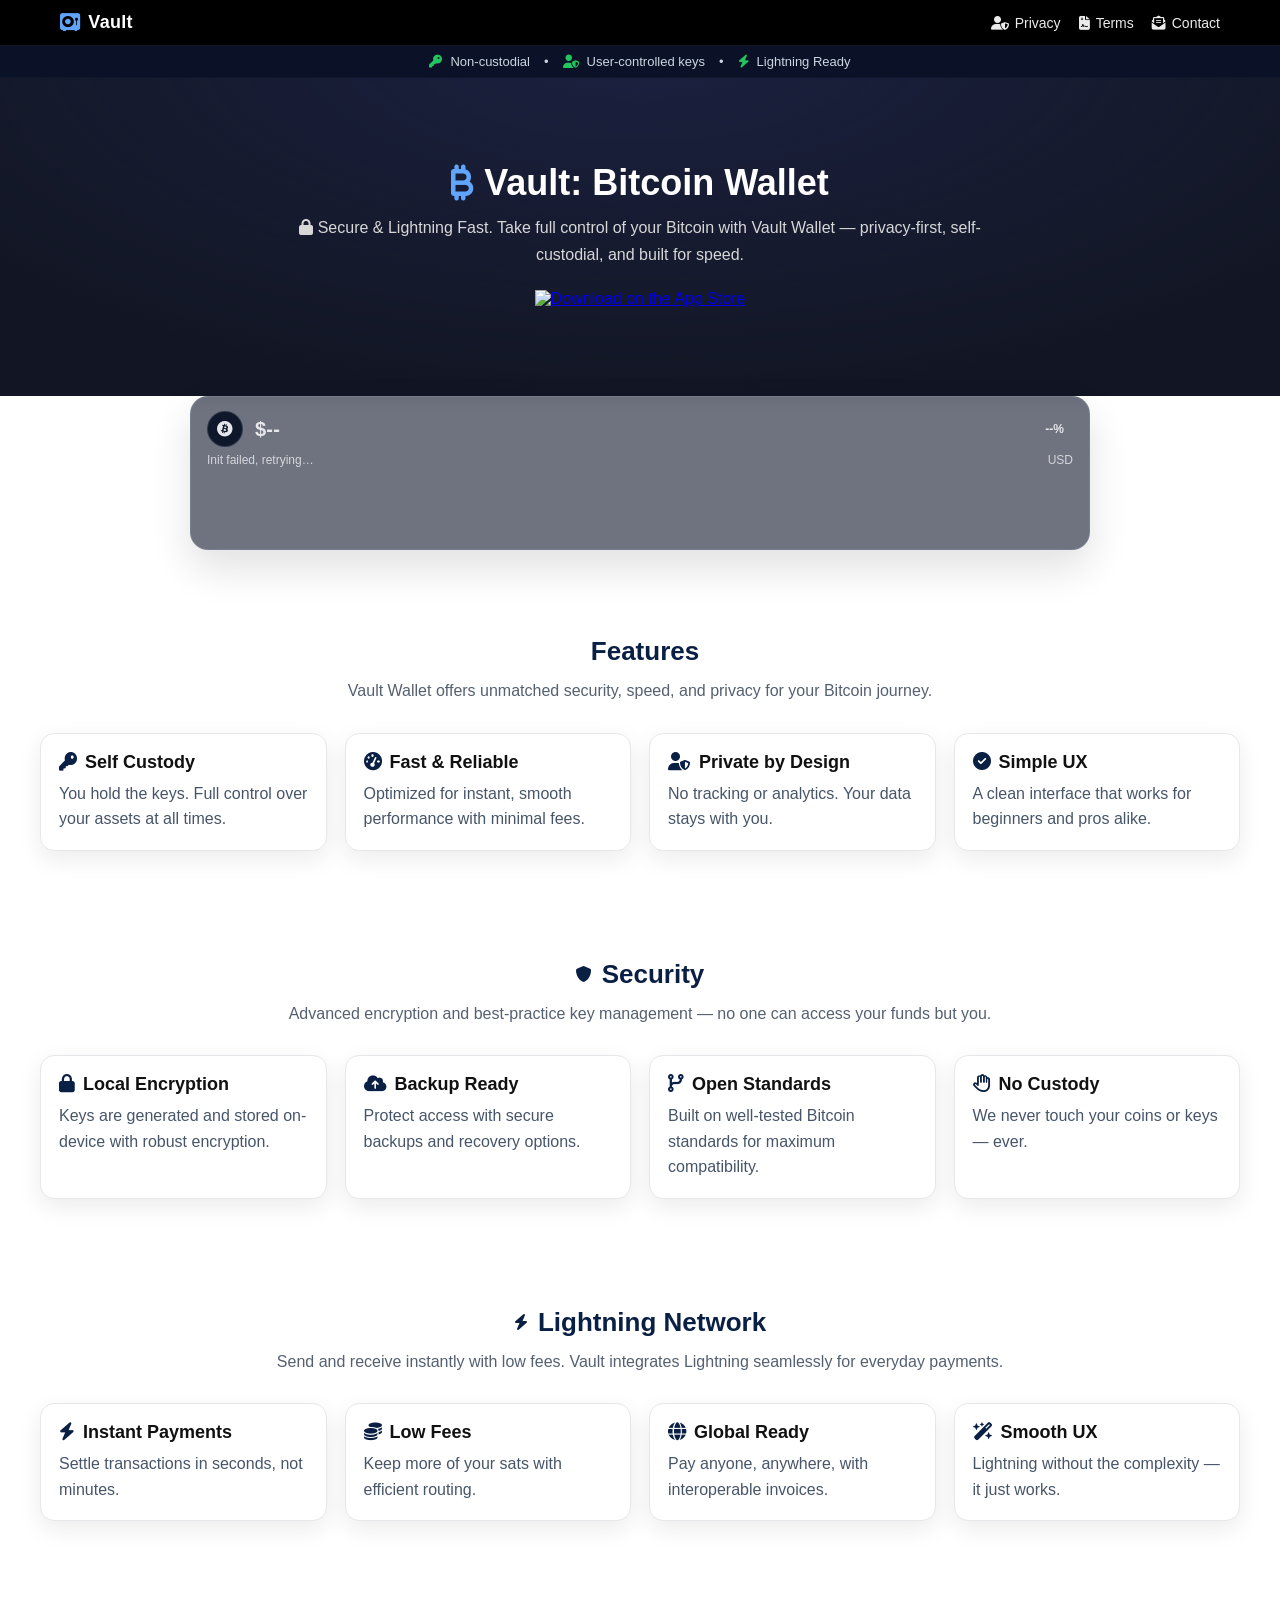
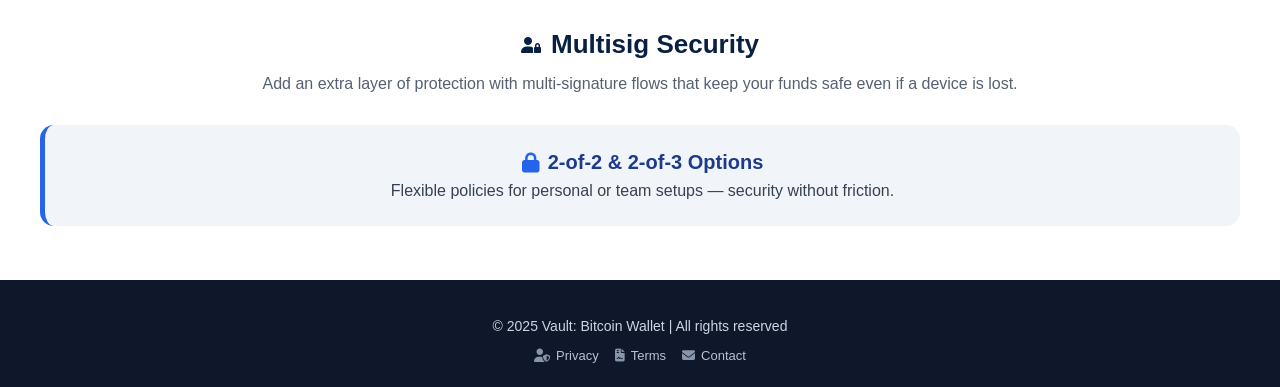
==== index.html @ cabfbb03 "Update index.html" ====
<!DOCTYPE html>
<html lang="en">
<head>
  <meta charset="UTF-8" />
  <meta name="viewport" content="width=device-width, initial-scale=1.0"/>
  <title>Vault: Bitcoin Wallet | Secure & Lightning Fast</title>

  <!-- Meta أساسية -->
  <meta name="description" content="Vault: Bitcoin Wallet is a self-custodial Bitcoin wallet with Lightning support — privacy-first, secure, and fast.">
  <meta name="keywords" content="Vault Bitcoin Wallet, Lightning Wallet, Crypto Wallet, Self Custody, Multisig Wallet, BTC">
  <meta name="author" content="FAMILIES HELPING FAMILIES OF SOUTHWEST LOUISIANA">
  <meta name="language" content="en">

  <!-- Smart App Banner (iOS) — استبدل app-id لاحقًا -->
  <meta name="apple-itunes-app" content="app-id=1234567890, app-argument=https://vaultbitcoin.org">

  <!-- Schema.org -->
  <script type="application/ld+json">
  {
    "@context":"https://schema.org",
    "@type":"SoftwareApplication",
    "name":"Vault: Bitcoin Wallet",
    "applicationCategory":"FinanceApplication",
    "operatingSystem":"iOS, Android",
    "offers":{"@type":"Offer","price":"0","priceCurrency":"USD"},
    "publisher": {
      "@type": "Organization",
      "name": "FAMILIES HELPING FAMILIES OF SOUTHWEST LOUISIANA"
    }
  }
  </script>

  <!-- أيقونات + Chart.js -->
  <link rel="stylesheet" href="https://cdnjs.cloudflare.com/ajax/libs/font-awesome/6.5.0/css/all.min.css"/>
  <script src="https://cdn.jsdelivr.net/npm/chart.js@4.4.1/dist/chart.umd.min.js"></script>

  <style>
    :root{
      --container:1200px;
      --brand:#0a1f44;
      --hero-bg:#121624;
      --muted:#556070;
      --trust:#22c55e;
      --card:#ffffff;
      --border:#e5e7eb;
      --shadow:0 8px 24px rgba(0,0,0,.08);
      --ink:#0f172a;
      --up:#22c55e; --down:#ef4444;
    }
    *{box-sizing:border-box}
    html{scroll-behavior:smooth}
    body{margin:0;font-family:Arial,system-ui,-apple-system,Segoe UI,Roboto,sans-serif;background:#fff;color:var(--ink)}

    /* Navbar */
    nav{background:#000;color:#fff;position:sticky;top:0;z-index:50}
    .nav-container{max-width:var(--container);margin:0 auto;display:flex;align-items:center;justify-content:space-between;padding:12px 20px;gap:16px}
    .logo-text{font-weight:800;font-size:18px;letter-spacing:.3px;color:#fff;display:flex;align-items:center;gap:8px}
    .logo-text i{color:#60a5fa}
    .menu-toggle{display:none;flex-direction:column;cursor:pointer}
    .menu-toggle div{width:25px;height:3px;background:#fff;margin:4px 0;border-radius:2px}
    .nav-links{display:flex;gap:18px}
    .nav-links a{color:#fff;text-decoration:none;font-size:14px;opacity:.92;display:inline-flex;align-items:center;gap:6px}
    .nav-links a:hover{opacity:1}
    @media (max-width:768px){
      .menu-toggle{display:flex}
      .nav-links{display:none;position:absolute;top:56px;right:20px;background:#000;flex-direction:column;width:200px;padding:10px;border-radius:10px;box-shadow:0 10px 30px rgba(0,0,0,.4)}
      .nav-links.show{display:flex}
      .nav-links a{padding:10px;border-bottom:1px solid #222}
      .nav-links a:last-child{border-bottom:none}
    }

    /* Trust bar */
    .trust-bar{background:#0b1228;color:#cbd5e1;font-size:13px;border-top:1px solid #0f172a;border-bottom:1px solid #0f172a}
    .trust-wrap{max-width:var(--container);margin:0 auto;padding:8px 20px;display:flex;gap:14px;align-items:center;justify-content:center;flex-wrap:wrap}
    .trust-item{display:inline-flex;align-items:center;gap:8px}
    .trust-item i{color:var(--trust)}

    /* Hero */
    .hero{background:radial-gradient(1200px 500px at 50% -10%, #1b2140, transparent 70%), var(--hero-bg);color:#fff;text-align:center;padding:84px 20px 70px}
    .hero-content{max-width:900px;margin:0 auto}
    .hero h1{font-size:36px;margin:0 0 10px;display:flex;gap:10px;align-items:center;justify-content:center}
    .hero h1 i{color:#60a5fa}
    .hero p{font-size:16px;color:#d7d7d7;margin:0 auto 22px;max-width:720px;line-height:1.7}
    .store-badges{display:flex;justify-content:center;gap:12px;flex-wrap:wrap}
    .store-badges a{display:inline-flex;align-items:center;justify-content:center}
    .store-badges img{height:56px;display:block;transition:transform .25s}
    .store-badges img:hover{transform:scale(1.04)}

    /* Sections */
    section{padding:54px 20px}
    .container{max-width:var(--container);margin:0 auto}
    .section-head{display:flex;align-items:center;justify-content:center;gap:10px;margin:0 0 10px}
    .section-head i{color:var(--brand)}
    h2.section-title{text-align:center;font-size:26px;color:var(--brand);margin:0}
    p.section-sub{color:var(--muted);text-align:center;max-width:760px;margin:8px auto 28px;line-height:1.7}

    /* Cards */
    .cards{display:grid;grid-template-columns:repeat(4,1fr);gap:18px}
    @media (max-width:1000px){.cards{grid-template-columns:repeat(2,1fr)}}
    @media (max-width:600px){.cards{grid-template-columns:1fr}}
    .card{border:1px solid var(--border);border-radius:14px;padding:18px;background:var(--card);box-shadow:var(--shadow);transition:transform .2s, box-shadow .2s, border-color .2s;opacity:0;transform:translateY(14px)}
    .card h3{margin:0 0 8px;font-size:18px;color:#111;display:flex;align-items:center;gap:8px}
    .card h3 i{color:var(--brand)}
    .card p{margin:0;color:#475569;line-height:1.6}
    .card:hover{transform:translateY(-2px);box-shadow:0 12px 34px rgba(0,0,0,.1);border-color:#d1d5db}
    .in-view{opacity:1 !important;transform:translateY(0) !important;transition:opacity .5s ease, transform .5s ease}

    /* Multisig band */
    .band{margin-top:28px;background:#f1f5f9;border-left:5px solid #2563eb;border-radius:14px;padding:26px 20px;text-align:center}
    .band h3{margin:0 0 8px;font-size:20px;color:#1e3a8a;display:inline-flex;align-items:center;gap:8px}
    .band h3 i{color:#2563eb}
    .band p{margin:0;color:#374151}

    /* BTC widget */
    .btc-inline{padding:0 20px 32px;background:#fff}
    .btc-wrap{max-width:900px;margin:-20px auto 0}
    .btc-card{
      border:1px solid rgba(148,163,184,.25);
      background:rgba(15,23,42,.6);
      color:#e5e7eb;
      border-radius:18px;
      padding:14px 16px;
      backdrop-filter:blur(8px);-webkit-backdrop-filter:blur(8px);
      box-shadow:0 18px 40px rgba(0,0,0,.12);
    }
    .btc-top{display:flex;align-items:center;justify-content:space-between;gap:10px}
    .btc-left{display:flex;align-items:center;gap:12px}
    .btc-coin{display:inline-flex;align-items:center;justify-content:center;width:36px;height:36px;border-radius:999px;background:#0f172a;border:1px solid rgba(148,163,184,.25)}
    .btc-price{font-weight:800;font-size:20px;letter-spacing:.2px}
    .btc-change{font-weight:700;font-size:12px;padding:4px 8px;border-radius:8px;border:1px solid transparent;display:inline-flex;align-items:center;gap:6px}
    .up{background:rgba(34,197,94,.12);color:var(--up);border-color:rgba(34,197,94,.35)}
    .down{background:rgba(239,68,68,.12);color:var(--down);border-color:rgba(239,68,68,.35)}
    .btc-bottom{display:flex;justify-content:space-between;align-items:center;margin-top:6px}
    .btc-time{font-size:12px;opacity:.85}
    .btc-chart{height:60px;margin-top:8px}
    #btcSpark{width:100%;height:60px}

    /* Footer */
    footer{background:#0f172a;text-align:center;padding:24px 16px;font-size:14px;color:#cbd5e1}
    .footer-links{display:flex;gap:16px;justify-content:center;align-items:center;margin-top:6px;font-size:13px}
    .footer-links span{display:inline-flex;align-items:center;gap:6px;opacity:.9}
    .footer-links i{color:#94a3b8}
  </style>
</head>
<body>

  <!-- Navigation -->
  <nav>
    <div class="nav-container">
      <div class="logo-text"><i class="fa-solid fa-vault"></i>Vault</div>
      <div class="menu-toggle" onclick="toggleMenu()">
        <div></div><div></div><div></div>
      </div>
      <div class="nav-links" id="navLinks">
        <a href="privacy.html"><i class="fa-solid fa-user-shield"></i> Privacy</a>
        <a href="terms.html"><i class="fa-solid fa-file-contract"></i> Terms</a>
        <a href="contact.html"><i class="fa-solid fa-envelope-open-text"></i> Contact</a>
      </div>
    </div>
  </nav>

  <!-- Trust Bar -->
  <div class="trust-bar">
    <div class="trust-wrap">
      <span class="trust-item"><i class="fa-solid fa-key"></i>Non-custodial</span>
      <span>•</span>
      <span class="trust-item"><i class="fa-solid fa-user-shield"></i>User-controlled keys</span>
      <span>•</span>
      <span class="trust-item"><i class="fa-solid fa-bolt"></i>Lightning Ready</span>
    </div>
  </div>

  <!-- Hero -->
  <header class="hero">
    <div class="hero-content">
      <h1><i class="fa-solid fa-bitcoin-sign"></i>Vault: Bitcoin Wallet</h1>
      <p><i class="fa-solid fa-lock"></i> Secure & Lightning Fast. Take full control of your Bitcoin with Vault Wallet — privacy-first, self-custodial, and built for speed.</p>
      <div class="store-badges">
        <a href="https://apps.apple.com/app/id1234567890" target="_blank" rel="noopener" aria-label="Download on the App Store">
          <img src="https://developer.apple.com/assets/elements/badges/download-on-the-app-store.svg" alt="Download on the App Store">
        </a>
      </div>
    </div>
  </header>

  <!-- BTC widget -->
  <section class="btc-inline">
    <div class="btc-wrap">
      <div class="btc-card">
        <div class="btc-top">
          <div class="btc-left">
            <div class="btc-coin"><i class="fa-brands fa-bitcoin"></i></div>
            <div class="btc-price" id="btcPrice">$--</div>
          </div>
          <div class="btc-change" id="btcChange">--%</div>
        </div>
        <div class="btc-bottom">
          <small class="btc-time" id="btcTime">Initializing…</small>
          <small class="btc-time">USD</small>
        </div>
        <div class="btc-chart"><canvas id="btcSpark"></canvas></div>
      </div>
    </div>
  </section>

  <!-- Features -->
  <section id="features">
    <div class="container">
      <div class="section-head"><i class="fa-solid fa-sparkles"></i><h2 class="section-title">Features</h2></div>
      <p class="section-sub">Vault Wallet offers unmatched security, speed, and privacy for your Bitcoin journey.</p>
      <div class="cards">
        <div class="card observe"><h3><i class="fa-solid fa-key"></i>Self Custody</h3><p>You hold the keys. Full control over your assets at all times.</p></div>
        <div class="card observe"><h3><i class="fa-solid fa-gauge-high"></i>Fast & Reliable</h3><p>Optimized for instant, smooth performance with minimal fees.</p></div>
        <div class="card observe"><h3><i class="fa-solid fa-user-shield"></i>Private by Design</h3><p>No tracking or analytics. Your data stays with you.</p></div>
        <div class="card observe"><h3><i class="fa-solid fa-circle-check"></i>Simple UX</h3><p>A clean interface that works for beginners and pros alike.</p></div>
      </div>
    </div>
  </section>

  <!-- Security -->
  <section id="security">
    <div class="container">
      <div class="section-head"><i class="fa-solid fa-shield"></i><h2 class="section-title">Security</h2></div>
      <p class="section-sub">Advanced encryption and best-practice key management — no one can access your funds but you.</p>
      <div class="cards">
        <div class="card observe"><h3><i class="fa-solid fa-lock"></i>Local Encryption</h3><p>Keys are generated and stored on-device with robust encryption.</p></div>
        <div class="card observe"><h3><i class="fa-solid fa-cloud-arrow-up"></i>Backup Ready</h3><p>Protect access with secure backups and recovery options.</p></div>
        <div class="card observe"><h3><i class="fa-solid fa-code-branch"></i>Open Standards</h3><p>Built on well-tested Bitcoin standards for maximum compatibility.</p></div>
        <div class="card observe"><h3><i class="fa-regular fa-hand"></i>No Custody</h3><p>We never touch your coins or keys — ever.</p></div>
      </div>
    </div>
  </section>

  <!-- Lightning -->
  <section id="lightning">
    <div class="container">
      <div class="section-head"><i class="fa-solid fa-bolt"></i><h2 class="section-title">Lightning Network</h2></div>
      <p class="section-sub">Send and receive instantly with low fees. Vault integrates Lightning seamlessly for everyday payments.</p>
      <div class="cards">
        <div class="card observe"><h3><i class="fa-solid fa-bolt"></i>Instant Payments</h3><p>Settle transactions in seconds, not minutes.</p></div>
        <div class="card observe"><h3><i class="fa-solid fa-coins"></i>Low Fees</h3><p>Keep more of your sats with efficient routing.</p></div>
        <div class="card observe"><h3><i class="fa-solid fa-globe"></i>Global Ready</h3><p>Pay anyone, anywhere, with interoperable invoices.</p></div>
        <div class="card observe"><h3><i class="fa-solid fa-wand-magic-sparkles"></i>Smooth UX</h3><p>Lightning without the complexity — it just works.</p></div>
      </div>
    </div>
  </section>

  <!-- Multisig -->
  <section id="multisig">
    <div class="container">
      <div class="section-head"><i class="fa-solid fa-user-lock"></i><h2 class="section-title">Multisig Security</h2></div>
    <p class="section-sub">Add an extra layer of protection with multi-signature flows that keep your funds safe even if a device is lost.</p>
      <div class="band observe">
        <h3><i class="fa-solid fa-lock"></i>2-of-2 & 2-of-3 Options</h3>
        <p>Flexible policies for personal or team setups — security without friction.</p>
      </div>
    </div>
  </section>

  <!-- Footer -->
  <footer>
    <p>&copy; 2025 Vault: Bitcoin Wallet | All rights reserved</p>
    <div class="footer-links">
      <span><i class="fa-solid fa-user-shield"></i> <a href="privacy.html" style="color:#cbd5e1;text-decoration:none">Privacy</a></span>
      <span><i class="fa-solid fa-file-contract"></i> <a href="terms.html" style="color:#cbd5e1;text-decoration:none">Terms</a></span>
      <span><i class="fa-solid fa-envelope"></i> <a href="contact.html" style="color:#cbd5e1;text-decoration:none">Contact</a></span>
    </div>
  </footer>

  <script>
    // Mobile menu
    function toggleMenu(){ document.getElementById('navLinks').classList.toggle('show'); }

    // ظهور الكروت
    const items=document.querySelectorAll('.observe');
    const io=new IntersectionObserver((es)=>{es.forEach(e=>{if(e.isIntersecting){e.target.classList.add('in-view');io.unobserve(e.target)}})},{threshold:.12});
    items.forEach(el=>io.observe(el));

    // ===== BTC widget (poll يُحدّث كل دقيقة) =====
    const priceEl=document.getElementById('btcPrice');
    const changeEl=document.getElementById('btcChange');
    const timeEl=document.getElementById('btcTime');
    const ctx=document.getElementById('btcSpark').getContext('2d');
    let chart;

    const usd=(n)=>"$"+Number(n).toLocaleString(undefined,{maximumFractionDigits:2});
    const pct=(n)=>((n>=0?"+":"")+Number(n).toFixed(2)+"%");

    function paintChange(v){
      changeEl.classList.remove('up','down');
      const up=v>=0;
      changeEl.classList.add(up?'up':'down');
      changeEl.innerHTML=(up?'<i class="fa-solid fa-arrow-up"></i> ':'<i class="fa-solid fa-arrow-down"></i> ')+pct(v);
    }

    async function priceFromCoinGecko(){
      const r=await fetch('https://api.coingecko.com/api/v3/simple/price?ids=bitcoin&vs_currencies=usd&include_24hr_change=true');
      const j=await r.json();
      return { price:j.bitcoin.usd, change:j.bitcoin.usd_24h_change };
    }
    async function sparkFromCoinGecko(){
      const r=await fetch('https://api.coingecko.com/api/v3/coins/bitcoin/market_chart?vs_currency=usd&days=1&interval=minute');
      const j=await r.json();
      return j.prices.slice(-90).map(p=>p[1]);
    }

    // Fallback: Binance
    async function priceFromBinance(){
      const r=await fetch('https://api.binance.com/api/v3/ticker/24hr?symbol=BTCUSDT');
      const j=await r.json();
      return { price: parseFloat(j.lastPrice), change: parseFloat(j.priceChangePercent) };
    }
    async function sparkFromBinance(){
      const r=await fetch('https://api.binance.com/api/v3/klines?symbol=BTCUSDT&interval=1m&limit=90');
      const j=await r.json();
      return j.map(k=>parseFloat(k[4]));
    }

    async function getPrice(){ try{ return await priceFromCoinGecko(); }catch{ return await priceFromBinance(); } }
    async function getSpark(){ try{ return await sparkFromCoinGecko(); }catch{ return await sparkFromBinance(); } }

    function makeChart(data){
      chart=new Chart(ctx,{
        type:'line',
        data:{ labels:data.map((_,i)=>i), datasets:[{
          data, borderWidth:2, tension:.25, pointRadius:0,
          borderColor:'#38bdf8', backgroundColor:'rgba(56,189,248,.12)', fill:true
        }]},
        options:{ responsive:true, maintainAspectRatio:false,
          plugins:{legend:{display:false},tooltip:{enabled:false}},
          scales:{x:{display:false},y:{display:false}},
          animation:false
        }
      });
    }

    async function initTicker(){
      try{
        const [{price,change}, spark]=await Promise.all([getPrice(), getSpark()]);
        priceEl.textContent=usd(price);
        paintChange(change);
        timeEl.textContent="Updated "+new Date().toLocaleTimeString();
        makeChart(spark);
      }catch(e){
        timeEl.textContent="Init failed, retrying…";
        console.error(e);
      }
    }

    async function refreshTicker(){
      try{
        const {price,change}=await getPrice();
        priceEl.textContent=usd(price);
        paintChange(change);
        timeEl.textContent="Updated "+new Date().toLocaleTimeString();

        const data=await getSpark();
        chart.data.datasets[0].data=data;
        const up=data.length>1? data.at(-1)>=data.at(-2):true;
        chart.data.datasets[0].borderColor=up?'#22c55e':'#ef4444';
        chart.data.datasets[0].backgroundColor=up?'rgba(34,197,94,.12)':'rgba(239,68,68,.12)';
        chart.update('none');
      }catch(e){ console.error(e); }
    }

    initTicker().then(()=> setInterval(refreshTicker, 60_000));
  </script>
</body>
</html>
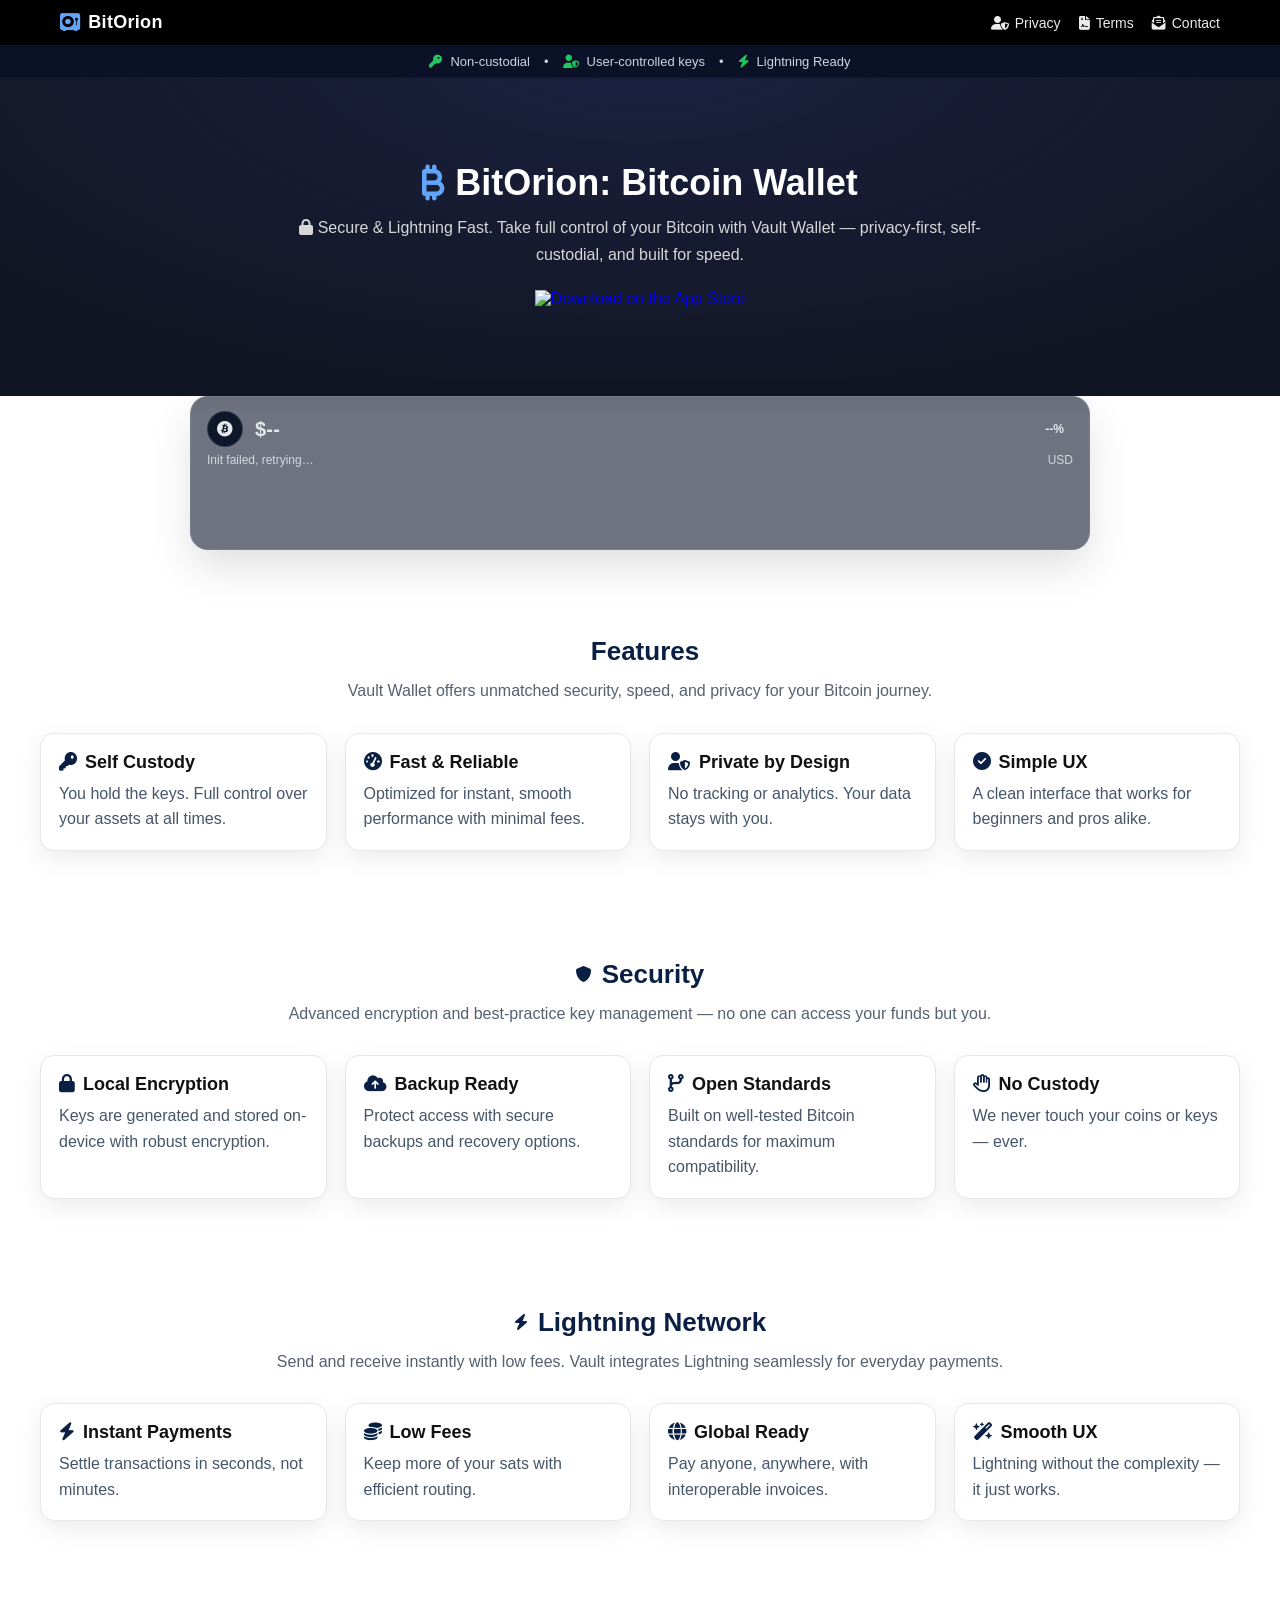
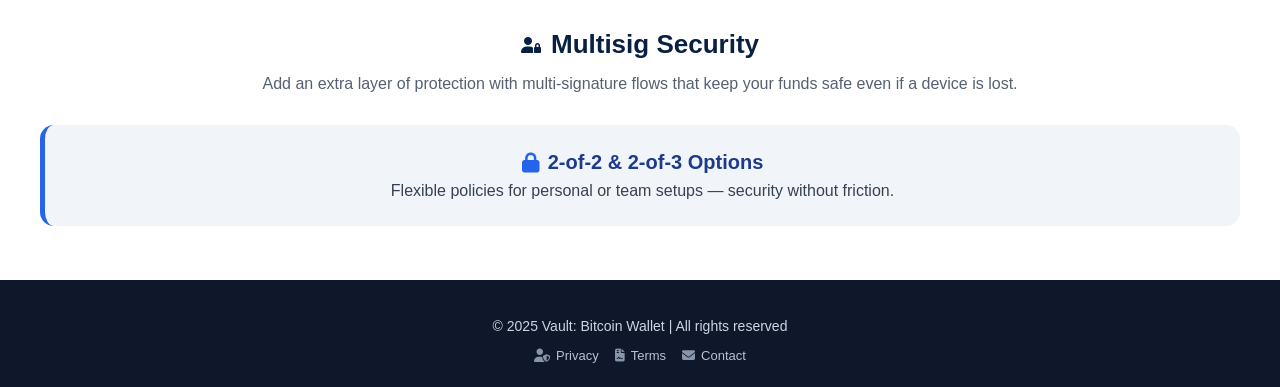
==== commit 28778b55: "Update index.html" ====
--- a/index.html
+++ b/index.html
@@ -4,7 +4,7 @@
 <head>
   <meta charset="UTF-8" />
   <meta name="viewport" content="width=device-width, initial-scale=1.0"/>
-  <title>Vault: Bitcoin Wallet | Secure & Lightning Fast</title>
+  <title>BitOrion: Bitcoin Wallet | Secure & Lightning Fast</title>
 
   <!-- Meta أساسية -->
   <meta name="description" content="Vault: Bitcoin Wallet is a self-custodial Bitcoin wallet with Lightning support — privacy-first, secure, and fast.">
@@ -148,7 +148,7 @@
   <!-- Navigation -->
   <nav>
     <div class="nav-container">
-      <div class="logo-text"><i class="fa-solid fa-vault"></i>Vault</div>
+      <div class="logo-text"><i class="fa-solid fa-vault"></i>BitOrion</div>
       <div class="menu-toggle" onclick="toggleMenu()">
         <div></div><div></div><div></div>
       </div>
@@ -174,7 +174,7 @@
   <!-- Hero -->
   <header class="hero">
     <div class="hero-content">
-      <h1><i class="fa-solid fa-bitcoin-sign"></i>Vault: Bitcoin Wallet</h1>
+      <h1><i class="fa-solid fa-bitcoin-sign"></i>BitOrion: Bitcoin Wallet</h1>
       <p><i class="fa-solid fa-lock"></i> Secure & Lightning Fast. Take full control of your Bitcoin with Vault Wallet — privacy-first, self-custodial, and built for speed.</p>
       <div class="store-badges">
         <a href="https://apps.apple.com/app/id1234567890" target="_blank" rel="noopener" aria-label="Download on the App Store">
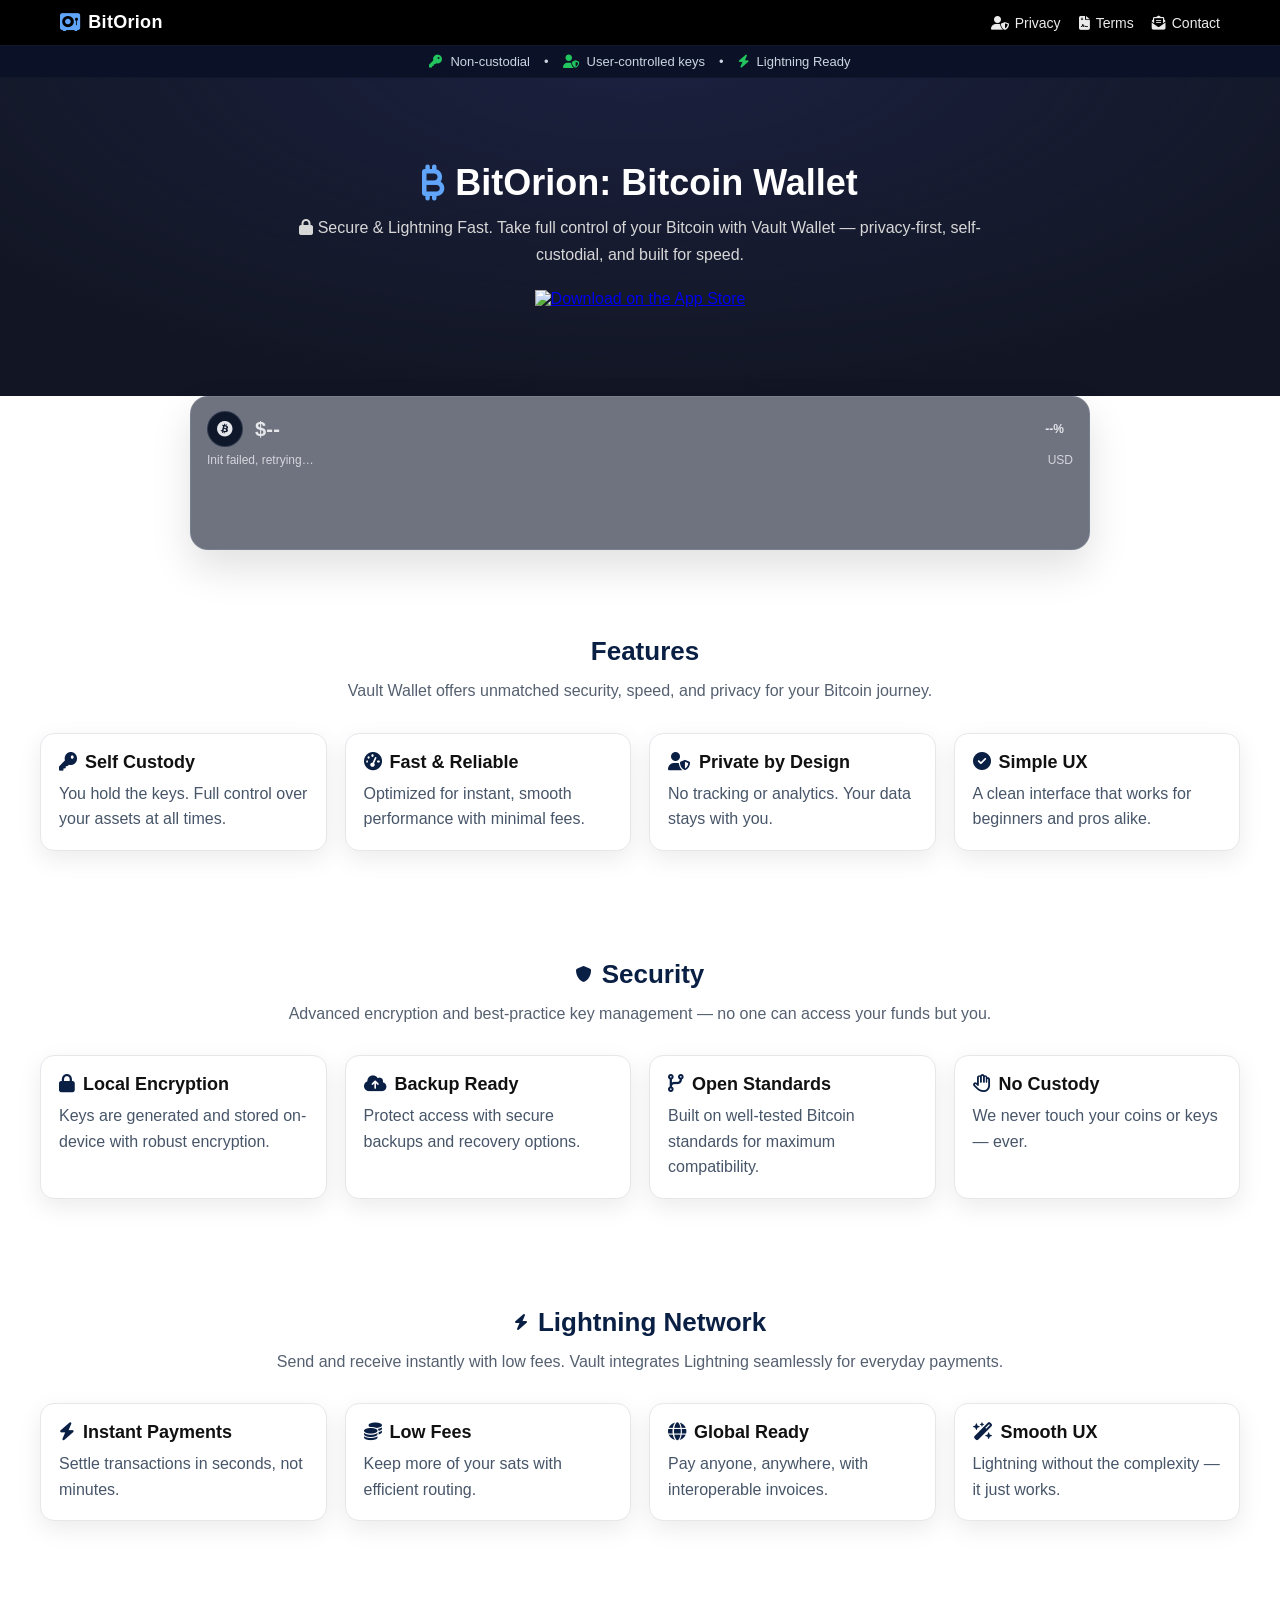
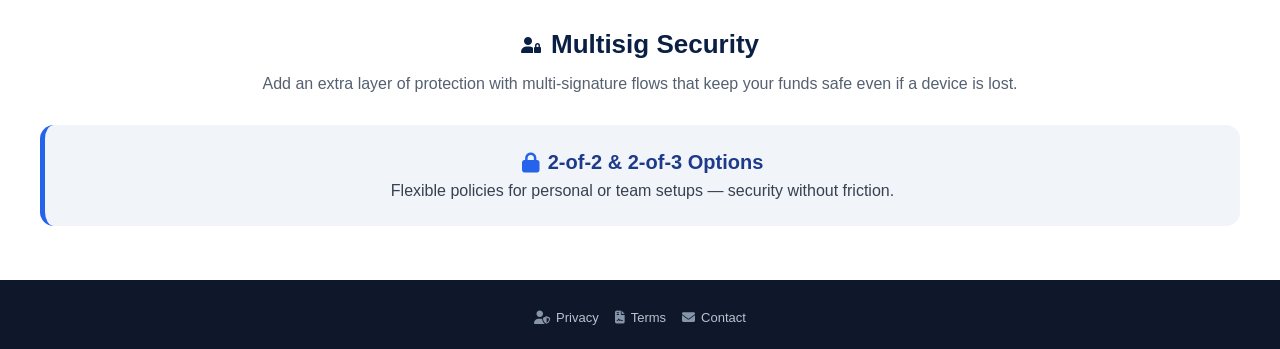
==== commit 92c15816: "Update index.html" ====
--- a/index.html
+++ b/index.html
@@ -20,7 +20,7 @@
   {
     "@context":"https://schema.org",
     "@type":"SoftwareApplication",
-    "name":"Vault: Bitcoin Wallet",
+    "name":"BitOrion: Bitcoin Wallet",
     "applicationCategory":"FinanceApplication",
     "operatingSystem":"iOS, Android",
     "offers":{"@type":"Offer","price":"0","priceCurrency":"USD"},
@@ -260,7 +260,6 @@
 
   <!-- Footer -->
   <footer>
-    <p>&copy; 2025 Vault: Bitcoin Wallet | All rights reserved</p>
     <div class="footer-links">
       <span><i class="fa-solid fa-user-shield"></i> <a href="privacy.html" style="color:#cbd5e1;text-decoration:none">Privacy</a></span>
       <span><i class="fa-solid fa-file-contract"></i> <a href="terms.html" style="color:#cbd5e1;text-decoration:none">Terms</a></span>
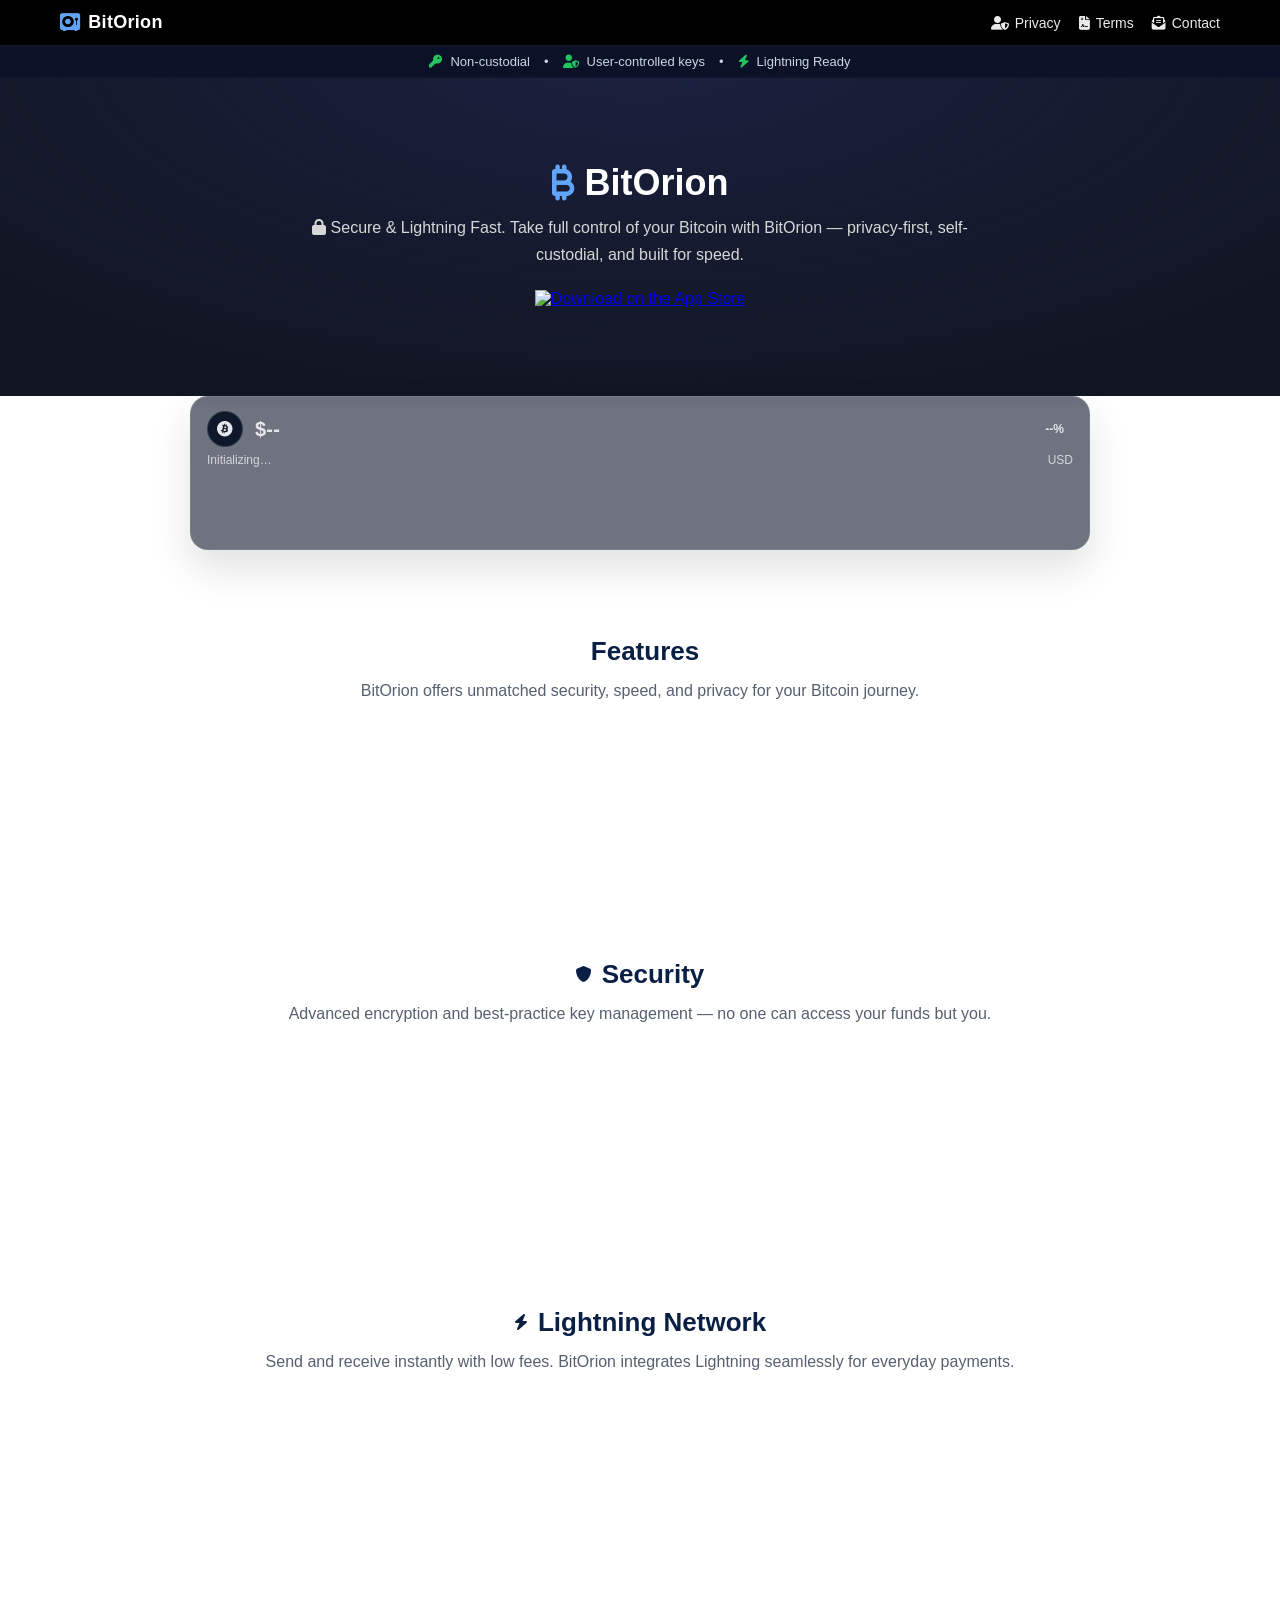
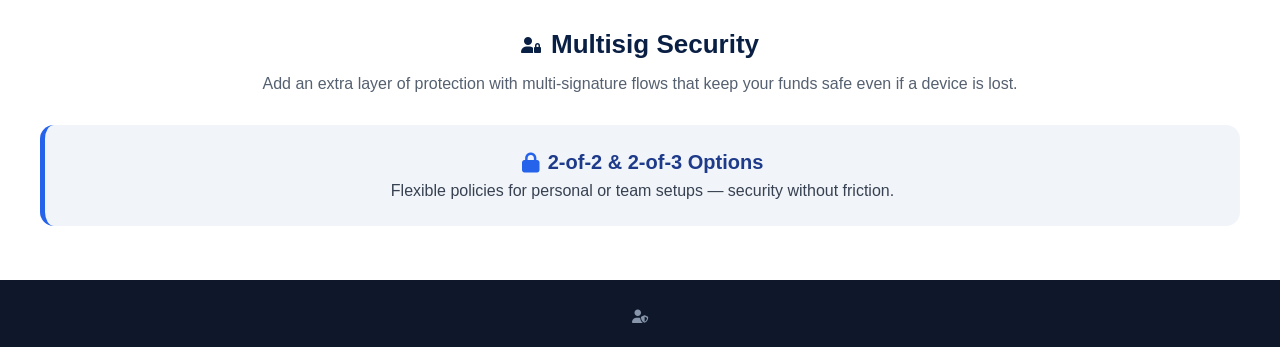
==== commit b2679875: "Update index.html" ====
--- a/index.html
+++ b/index.html
@@ -1,26 +1,25 @@
-
 <!DOCTYPE html>
 <html lang="en">
 <head>
   <meta charset="UTF-8" />
   <meta name="viewport" content="width=device-width, initial-scale=1.0"/>
-  <title>BitOrion: Bitcoin Wallet | Secure & Lightning Fast</title>
+  <title>BitOrion | Secure & Lightning Fast</title>
 
   <!-- Meta أساسية -->
-  <meta name="description" content="Vault: Bitcoin Wallet is a self-custodial Bitcoin wallet with Lightning support — privacy-first, secure, and fast.">
-  <meta name="keywords" content="Vault Bitcoin Wallet, Lightning Wallet, Crypto Wallet, Self Custody, Multisig Wallet, BTC">
+  <meta name="description" content="BitOrion is a self-custodial Bitcoin wallet with Lightning support — privacy-first, secure, and fast.">
+  <meta name="keywords" content="BitOrion Wallet, Lightning Wallet, Crypto Wallet, Self Custody, Multisig Wallet, BTC">
   <meta name="author" content="FAMILIES HELPING FAMILIES OF SOUTHWEST LOUISIANA">
   <meta name="language" content="en">
 
   <!-- Smart App Banner (iOS) — استبدل app-id لاحقًا -->
-  <meta name="apple-itunes-app" content="app-id=1234567890, app-argument=https://vaultbitcoin.org">
+  <meta name="apple-itunes-app" content="app-id=1234567890, app-argument=https://bitorion.app">
 
   <!-- Schema.org -->
   <script type="application/ld+json">
   {
     "@context":"https://schema.org",
     "@type":"SoftwareApplication",
-    "name":"BitOrion: Bitcoin Wallet",
+    "name":"BitOrion",
     "applicationCategory":"FinanceApplication",
     "operatingSystem":"iOS, Android",
     "offers":{"@type":"Offer","price":"0","priceCurrency":"USD"},
@@ -174,8 +173,8 @@
   <!-- Hero -->
   <header class="hero">
     <div class="hero-content">
-      <h1><i class="fa-solid fa-bitcoin-sign"></i>BitOrion: Bitcoin Wallet</h1>
-      <p><i class="fa-solid fa-lock"></i> Secure & Lightning Fast. Take full control of your Bitcoin with Vault Wallet — privacy-first, self-custodial, and built for speed.</p>
+      <h1><i class="fa-solid fa-bitcoin-sign"></i>BitOrion</h1>
+      <p><i class="fa-solid fa-lock"></i> Secure & Lightning Fast. Take full control of your Bitcoin with BitOrion — privacy-first, self-custodial, and built for speed.</p>
       <div class="store-badges">
         <a href="https://apps.apple.com/app/id1234567890" target="_blank" rel="noopener" aria-label="Download on the App Store">
           <img src="https://developer.apple.com/assets/elements/badges/download-on-the-app-store.svg" alt="Download on the App Store">
@@ -208,7 +207,7 @@
   <section id="features">
     <div class="container">
       <div class="section-head"><i class="fa-solid fa-sparkles"></i><h2 class="section-title">Features</h2></div>
-      <p class="section-sub">Vault Wallet offers unmatched security, speed, and privacy for your Bitcoin journey.</p>
+      <p class="section-sub">BitOrion offers unmatched security, speed, and privacy for your Bitcoin journey.</p>
       <div class="cards">
         <div class="card observe"><h3><i class="fa-solid fa-key"></i>Self Custody</h3><p>You hold the keys. Full control over your assets at all times.</p></div>
         <div class="card observe"><h3><i class="fa-solid fa-gauge-high"></i>Fast & Reliable</h3><p>Optimized for instant, smooth performance with minimal fees.</p></div>
@@ -236,7 +235,7 @@
   <section id="lightning">
     <div class="container">
       <div class="section-head"><i class="fa-solid fa-bolt"></i><h2 class="section-title">Lightning Network</h2></div>
-      <p class="section-sub">Send and receive instantly with low fees. Vault integrates Lightning seamlessly for everyday payments.</p>
+      <p class="section-sub">Send and receive instantly with low fees. BitOrion integrates Lightning seamlessly for everyday payments.</p>
       <div class="cards">
         <div class="card observe"><h3><i class="fa-solid fa-bolt"></i>Instant Payments</h3><p>Settle transactions in seconds, not minutes.</p></div>
         <div class="card observe"><h3><i class="fa-solid fa-coins"></i>Low Fees</h3><p>Keep more of your sats with efficient routing.</p></div>
@@ -261,109 +260,4 @@
   <!-- Footer -->
   <footer>
     <div class="footer-links">
-      <span><i class="fa-solid fa-user-shield"></i> <a href="privacy.html" style="color:#cbd5e1;text-decoration:none">Privacy</a></span>
-      <span><i class="fa-solid fa-file-contract"></i> <a href="terms.html" style="color:#cbd5e1;text-decoration:none">Terms</a></span>
-      <span><i class="fa-solid fa-envelope"></i> <a href="contact.html" style="color:#cbd5e1;text-decoration:none">Contact</a></span>
-    </div>
-  </footer>
-
-  <script>
-    // Mobile menu
-    function toggleMenu(){ document.getElementById('navLinks').classList.toggle('show'); }
-
-    // ظهور الكروت
-    const items=document.querySelectorAll('.observe');
-    const io=new IntersectionObserver((es)=>{es.forEach(e=>{if(e.isIntersecting){e.target.classList.add('in-view');io.unobserve(e.target)}})},{threshold:.12});
-    items.forEach(el=>io.observe(el));
-
-    // ===== BTC widget (poll يُحدّث كل دقيقة) =====
-    const priceEl=document.getElementById('btcPrice');
-    const changeEl=document.getElementById('btcChange');
-    const timeEl=document.getElementById('btcTime');
-    const ctx=document.getElementById('btcSpark').getContext('2d');
-    let chart;
-
-    const usd=(n)=>"$"+Number(n).toLocaleString(undefined,{maximumFractionDigits:2});
-    const pct=(n)=>((n>=0?"+":"")+Number(n).toFixed(2)+"%");
-
-    function paintChange(v){
-      changeEl.classList.remove('up','down');
-      const up=v>=0;
-      changeEl.classList.add(up?'up':'down');
-      changeEl.innerHTML=(up?'<i class="fa-solid fa-arrow-up"></i> ':'<i class="fa-solid fa-arrow-down"></i> ')+pct(v);
-    }
-
-    async function priceFromCoinGecko(){
-      const r=await fetch('https://api.coingecko.com/api/v3/simple/price?ids=bitcoin&vs_currencies=usd&include_24hr_change=true');
-      const j=await r.json();
-      return { price:j.bitcoin.usd, change:j.bitcoin.usd_24h_change };
-    }
-    async function sparkFromCoinGecko(){
-      const r=await fetch('https://api.coingecko.com/api/v3/coins/bitcoin/market_chart?vs_currency=usd&days=1&interval=minute');
-      const j=await r.json();
-      return j.prices.slice(-90).map(p=>p[1]);
-    }
-
-    // Fallback: Binance
-    async function priceFromBinance(){
-      const r=await fetch('https://api.binance.com/api/v3/ticker/24hr?symbol=BTCUSDT');
-      const j=await r.json();
-      return { price: parseFloat(j.lastPrice), change: parseFloat(j.priceChangePercent) };
-    }
-    async function sparkFromBinance(){
-      const r=await fetch('https://api.binance.com/api/v3/klines?symbol=BTCUSDT&interval=1m&limit=90');
-      const j=await r.json();
-      return j.map(k=>parseFloat(k[4]));
-    }
-
-    async function getPrice(){ try{ return await priceFromCoinGecko(); }catch{ return await priceFromBinance(); } }
-    async function getSpark(){ try{ return await sparkFromCoinGecko(); }catch{ return await sparkFromBinance(); } }
-
-    function makeChart(data){
-      chart=new Chart(ctx,{
-        type:'line',
-        data:{ labels:data.map((_,i)=>i), datasets:[{
-          data, borderWidth:2, tension:.25, pointRadius:0,
-          borderColor:'#38bdf8', backgroundColor:'rgba(56,189,248,.12)', fill:true
-        }]},
-        options:{ responsive:true, maintainAspectRatio:false,
-          plugins:{legend:{display:false},tooltip:{enabled:false}},
-          scales:{x:{display:false},y:{display:false}},
-          animation:false
-        }
-      });
-    }
-
-    async function initTicker(){
-      try{
-        const [{price,change}, spark]=await Promise.all([getPrice(), getSpark()]);
-        priceEl.textContent=usd(price);
-        paintChange(change);
-        timeEl.textContent="Updated "+new Date().toLocaleTimeString();
-        makeChart(spark);
-      }catch(e){
-        timeEl.textContent="Init failed, retrying…";
-        console.error(e);
-      }
-    }
-
-    async function refreshTicker(){
-      try{
-        const {price,change}=await getPrice();
-        priceEl.textContent=usd(price);
-        paintChange(change);
-        timeEl.textContent="Updated "+new Date().toLocaleTimeString();
-
-        const data=await getSpark();
-        chart.data.datasets[0].data=data;
-        const up=data.length>1? data.at(-1)>=data.at(-2):true;
-        chart.data.datasets[0].borderColor=up?'#22c55e':'#ef4444';
-        chart.data.datasets[0].backgroundColor=up?'rgba(34,197,94,.12)':'rgba(239,68,68,.12)';
-        chart.update('none');
-      }catch(e){ console.error(e); }
-    }
-
-    initTicker().then(()=> setInterval(refreshTicker, 60_000));
-  </script>
-</body>
-</html>+      <span><i class="fa-solid fa-user-shield"></i> <a
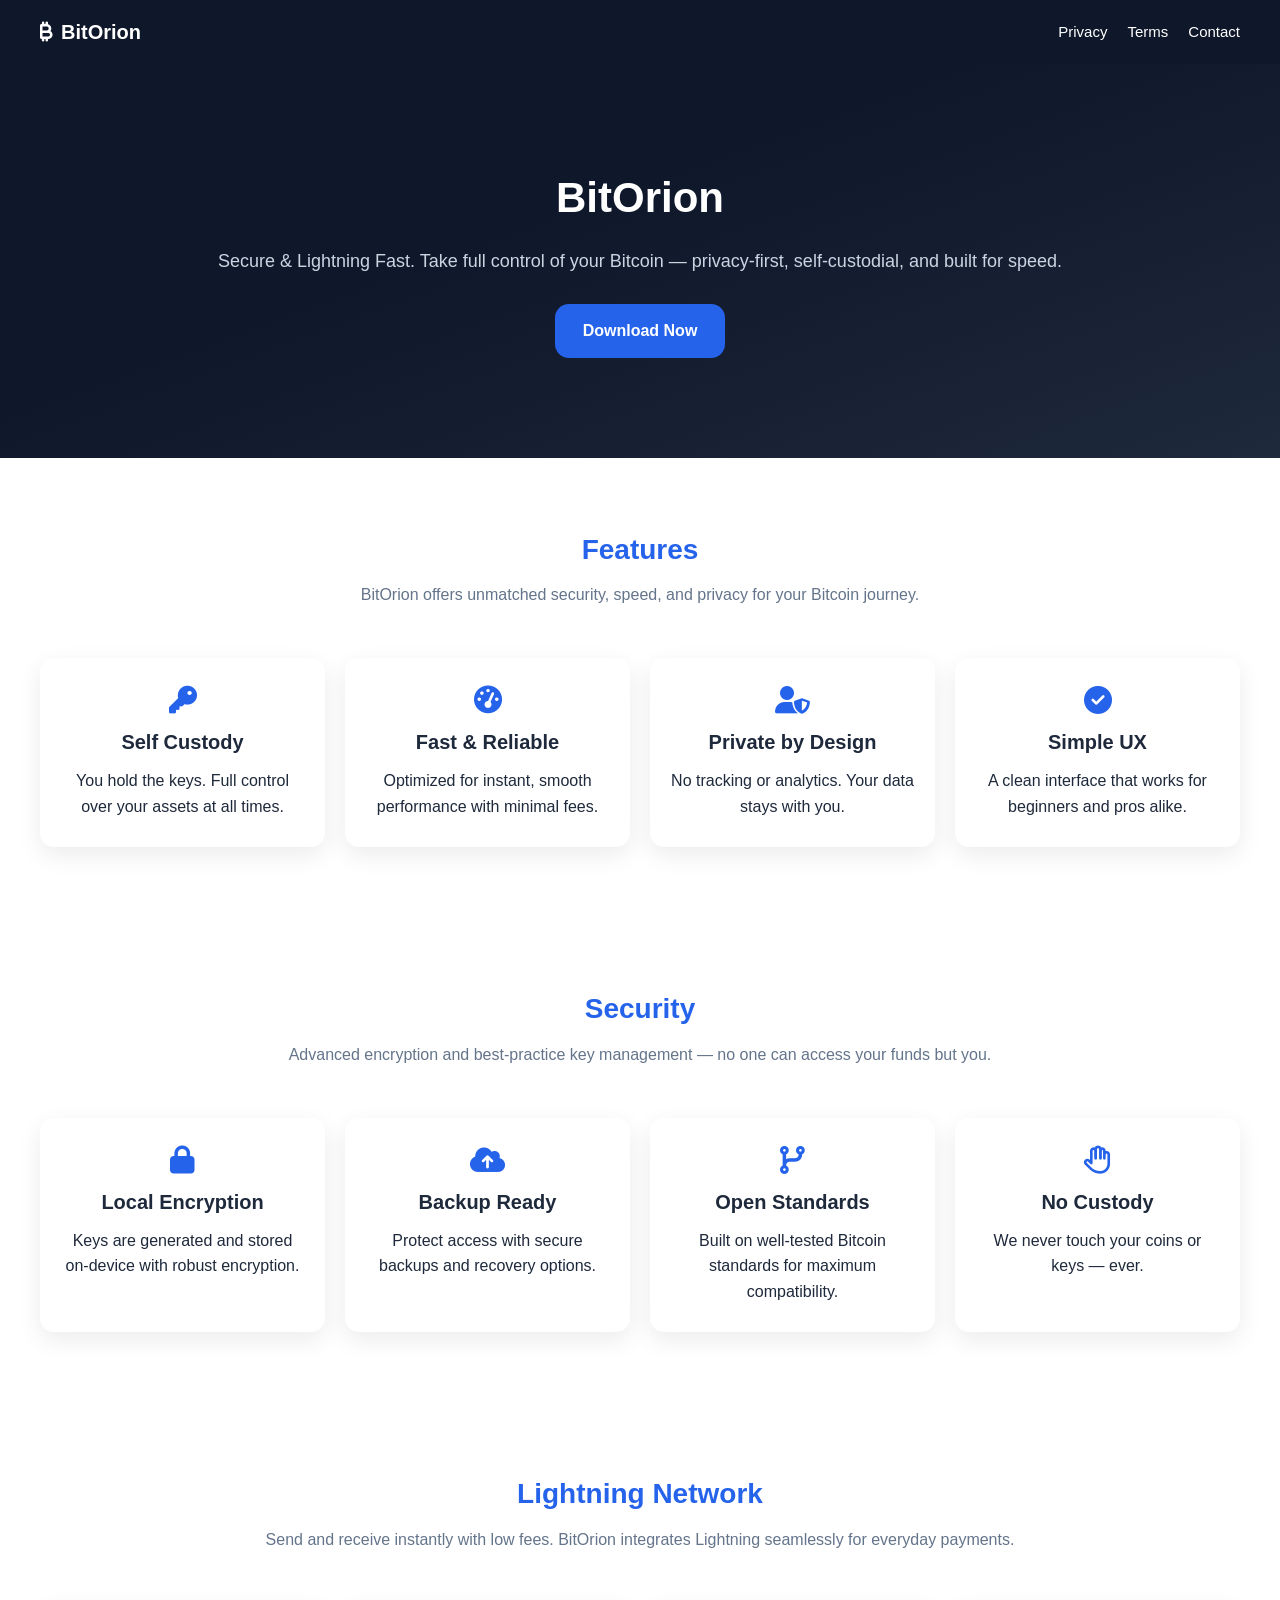
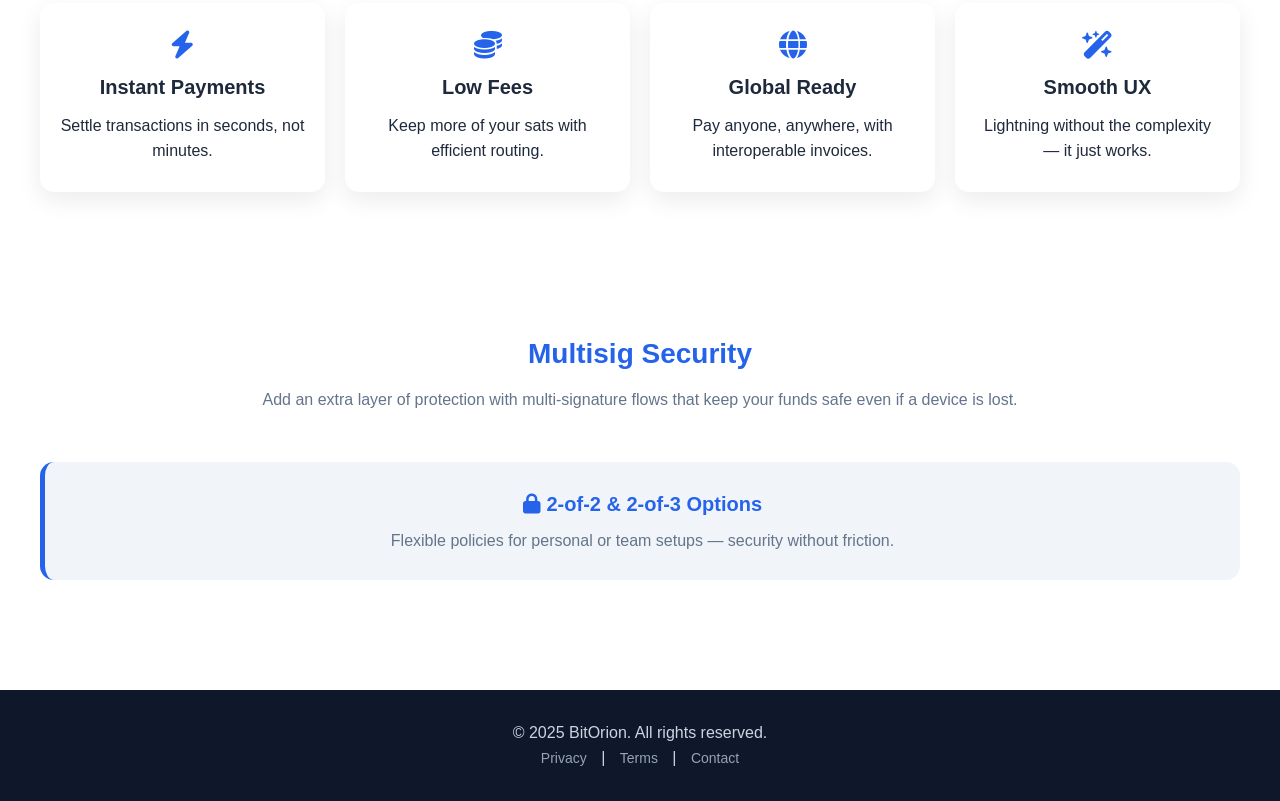
==== commit f1ebfc8c: "Update index.html" ====
--- a/index.html
+++ b/index.html
@@ -5,214 +5,146 @@
   <meta name="viewport" content="width=device-width, initial-scale=1.0"/>
   <title>BitOrion | Secure & Lightning Fast</title>
 
-  <!-- Meta أساسية -->
   <meta name="description" content="BitOrion is a self-custodial Bitcoin wallet with Lightning support — privacy-first, secure, and fast.">
   <meta name="keywords" content="BitOrion Wallet, Lightning Wallet, Crypto Wallet, Self Custody, Multisig Wallet, BTC">
-  <meta name="author" content="FAMILIES HELPING FAMILIES OF SOUTHWEST LOUISIANA">
-  <meta name="language" content="en">
-
-  <!-- Smart App Banner (iOS) — استبدل app-id لاحقًا -->
-  <meta name="apple-itunes-app" content="app-id=1234567890, app-argument=https://bitorion.app">
-
-  <!-- Schema.org -->
-  <script type="application/ld+json">
-  {
-    "@context":"https://schema.org",
-    "@type":"SoftwareApplication",
-    "name":"BitOrion",
-    "applicationCategory":"FinanceApplication",
-    "operatingSystem":"iOS, Android",
-    "offers":{"@type":"Offer","price":"0","priceCurrency":"USD"},
-    "publisher": {
-      "@type": "Organization",
-      "name": "FAMILIES HELPING FAMILIES OF SOUTHWEST LOUISIANA"
-    }
-  }
-  </script>
-
-  <!-- أيقونات + Chart.js -->
+
   <link rel="stylesheet" href="https://cdnjs.cloudflare.com/ajax/libs/font-awesome/6.5.0/css/all.min.css"/>
-  <script src="https://cdn.jsdelivr.net/npm/chart.js@4.4.1/dist/chart.umd.min.js"></script>
 
   <style>
-    :root{
-      --container:1200px;
-      --brand:#0a1f44;
-      --hero-bg:#121624;
-      --muted:#556070;
-      --trust:#22c55e;
-      --card:#ffffff;
-      --border:#e5e7eb;
-      --shadow:0 8px 24px rgba(0,0,0,.08);
-      --ink:#0f172a;
-      --up:#22c55e; --down:#ef4444;
-    }
-    *{box-sizing:border-box}
-    html{scroll-behavior:smooth}
-    body{margin:0;font-family:Arial,system-ui,-apple-system,Segoe UI,Roboto,sans-serif;background:#fff;color:var(--ink)}
+    :root {
+      --bg-dark: #0f172a;
+      --bg-light: #ffffff;
+      --primary: #2563eb;
+      --secondary: #38bdf8;
+      --text: #1e293b;
+      --muted: #64748b;
+      --radius: 14px;
+      --shadow: 0 8px 24px rgba(0,0,0,0.08);
+      --container: 1200px;
+    }
+    * {margin:0;padding:0;box-sizing:border-box;}
+    body {font-family: "Inter", Arial, sans-serif; line-height:1.6; background: var(--bg-light); color: var(--text);}
 
     /* Navbar */
-    nav{background:#000;color:#fff;position:sticky;top:0;z-index:50}
-    .nav-container{max-width:var(--container);margin:0 auto;display:flex;align-items:center;justify-content:space-between;padding:12px 20px;gap:16px}
-    .logo-text{font-weight:800;font-size:18px;letter-spacing:.3px;color:#fff;display:flex;align-items:center;gap:8px}
-    .logo-text i{color:#60a5fa}
-    .menu-toggle{display:none;flex-direction:column;cursor:pointer}
-    .menu-toggle div{width:25px;height:3px;background:#fff;margin:4px 0;border-radius:2px}
-    .nav-links{display:flex;gap:18px}
-    .nav-links a{color:#fff;text-decoration:none;font-size:14px;opacity:.92;display:inline-flex;align-items:center;gap:6px}
-    .nav-links a:hover{opacity:1}
-    @media (max-width:768px){
-      .menu-toggle{display:flex}
-      .nav-links{display:none;position:absolute;top:56px;right:20px;background:#000;flex-direction:column;width:200px;padding:10px;border-radius:10px;box-shadow:0 10px 30px rgba(0,0,0,.4)}
-      .nav-links.show{display:flex}
-      .nav-links a{padding:10px;border-bottom:1px solid #222}
-      .nav-links a:last-child{border-bottom:none}
-    }
-
-    /* Trust bar */
-    .trust-bar{background:#0b1228;color:#cbd5e1;font-size:13px;border-top:1px solid #0f172a;border-bottom:1px solid #0f172a}
-    .trust-wrap{max-width:var(--container);margin:0 auto;padding:8px 20px;display:flex;gap:14px;align-items:center;justify-content:center;flex-wrap:wrap}
-    .trust-item{display:inline-flex;align-items:center;gap:8px}
-    .trust-item i{color:var(--trust)}
+    nav {
+      background: var(--bg-dark);
+      color: #fff;
+      padding: 16px 20px;
+      position: sticky;
+      top: 0;
+      z-index: 50;
+    }
+    .nav-container {
+      max-width: var(--container);
+      margin: auto;
+      display: flex;
+      justify-content: space-between;
+      align-items: center;
+    }
+    .logo {font-weight: 700; font-size: 20px; color:#fff; display:flex;align-items:center; gap:8px;}
+    .nav-links {display: flex; gap: 20px;}
+    .nav-links a {color:#fff; text-decoration:none; font-size:15px; transition:0.2s;}
+    .nav-links a:hover {color: var(--secondary);}
 
     /* Hero */
-    .hero{background:radial-gradient(1200px 500px at 50% -10%, #1b2140, transparent 70%), var(--hero-bg);color:#fff;text-align:center;padding:84px 20px 70px}
-    .hero-content{max-width:900px;margin:0 auto}
-    .hero h1{font-size:36px;margin:0 0 10px;display:flex;gap:10px;align-items:center;justify-content:center}
-    .hero h1 i{color:#60a5fa}
-    .hero p{font-size:16px;color:#d7d7d7;margin:0 auto 22px;max-width:720px;line-height:1.7}
-    .store-badges{display:flex;justify-content:center;gap:12px;flex-wrap:wrap}
-    .store-badges a{display:inline-flex;align-items:center;justify-content:center}
-    .store-badges img{height:56px;display:block;transition:transform .25s}
-    .store-badges img:hover{transform:scale(1.04)}
-
-    /* Sections */
-    section{padding:54px 20px}
-    .container{max-width:var(--container);margin:0 auto}
-    .section-head{display:flex;align-items:center;justify-content:center;gap:10px;margin:0 0 10px}
-    .section-head i{color:var(--brand)}
-    h2.section-title{text-align:center;font-size:26px;color:var(--brand);margin:0}
-    p.section-sub{color:var(--muted);text-align:center;max-width:760px;margin:8px auto 28px;line-height:1.7}
+    .hero {
+      background: linear-gradient(160deg, var(--bg-dark) 40%, #1e293b 100%);
+      color: #fff;
+      text-align: center;
+      padding: 100px 20px;
+    }
+    .hero h1 {font-size: 42px; margin-bottom: 16px;}
+    .hero p {font-size: 18px; color: #cbd5e1; margin-bottom: 28px;}
+    .cta-btn {
+      display:inline-block;
+      background: var(--primary);
+      color:#fff;
+      padding:14px 28px;
+      border-radius: var(--radius);
+      font-weight:600;
+      text-decoration:none;
+      transition:.3s;
+    }
+    .cta-btn:hover {background: var(--secondary);}
+
+    /* Section */
+    section {padding:70px 20px;}
+    .container {max-width:var(--container); margin:auto;}
+    .section-head {text-align:center; margin-bottom: 50px;}
+    .section-head h2 {font-size: 28px; margin-bottom:10px; color: var(--primary);}
+    .section-head p {color: var(--muted); font-size:16px;}
 
     /* Cards */
-    .cards{display:grid;grid-template-columns:repeat(4,1fr);gap:18px}
-    @media (max-width:1000px){.cards{grid-template-columns:repeat(2,1fr)}}
-    @media (max-width:600px){.cards{grid-template-columns:1fr}}
-    .card{border:1px solid var(--border);border-radius:14px;padding:18px;background:var(--card);box-shadow:var(--shadow);transition:transform .2s, box-shadow .2s, border-color .2s;opacity:0;transform:translateY(14px)}
-    .card h3{margin:0 0 8px;font-size:18px;color:#111;display:flex;align-items:center;gap:8px}
-    .card h3 i{color:var(--brand)}
-    .card p{margin:0;color:#475569;line-height:1.6}
-    .card:hover{transform:translateY(-2px);box-shadow:0 12px 34px rgba(0,0,0,.1);border-color:#d1d5db}
-    .in-view{opacity:1 !important;transform:translateY(0) !important;transition:opacity .5s ease, transform .5s ease}
+    .cards {display:grid; grid-template-columns: repeat(auto-fit,minmax(260px,1fr)); gap:20px;}
+    .card {
+      background:#fff;
+      border-radius: var(--radius);
+      padding:28px 20px;
+      box-shadow: var(--shadow);
+      text-align:center;
+      transition:.25s;
+    }
+    .card:hover {transform:translateY(-5px);}
+    .card i {font-size:28px; color: var(--primary); margin-bottom:12px;}
+    .card h3 {margin-bottom:10px; font-size:20px;}
 
     /* Multisig band */
-    .band{margin-top:28px;background:#f1f5f9;border-left:5px solid #2563eb;border-radius:14px;padding:26px 20px;text-align:center}
-    .band h3{margin:0 0 8px;font-size:20px;color:#1e3a8a;display:inline-flex;align-items:center;gap:8px}
-    .band h3 i{color:#2563eb}
-    .band p{margin:0;color:#374151}
-
-    /* BTC widget */
-    .btc-inline{padding:0 20px 32px;background:#fff}
-    .btc-wrap{max-width:900px;margin:-20px auto 0}
-    .btc-card{
-      border:1px solid rgba(148,163,184,.25);
-      background:rgba(15,23,42,.6);
-      color:#e5e7eb;
-      border-radius:18px;
-      padding:14px 16px;
-      backdrop-filter:blur(8px);-webkit-backdrop-filter:blur(8px);
-      box-shadow:0 18px 40px rgba(0,0,0,.12);
-    }
-    .btc-top{display:flex;align-items:center;justify-content:space-between;gap:10px}
-    .btc-left{display:flex;align-items:center;gap:12px}
-    .btc-coin{display:inline-flex;align-items:center;justify-content:center;width:36px;height:36px;border-radius:999px;background:#0f172a;border:1px solid rgba(148,163,184,.25)}
-    .btc-price{font-weight:800;font-size:20px;letter-spacing:.2px}
-    .btc-change{font-weight:700;font-size:12px;padding:4px 8px;border-radius:8px;border:1px solid transparent;display:inline-flex;align-items:center;gap:6px}
-    .up{background:rgba(34,197,94,.12);color:var(--up);border-color:rgba(34,197,94,.35)}
-    .down{background:rgba(239,68,68,.12);color:var(--down);border-color:rgba(239,68,68,.35)}
-    .btc-bottom{display:flex;justify-content:space-between;align-items:center;margin-top:6px}
-    .btc-time{font-size:12px;opacity:.85}
-    .btc-chart{height:60px;margin-top:8px}
-    #btcSpark{width:100%;height:60px}
+    .band {
+      background:#f1f5f9;
+      border-left:5px solid var(--primary);
+      border-radius: var(--radius);
+      padding:26px 20px;
+      text-align:center;
+      margin-top:20px;
+    }
+    .band h3 {margin-bottom:8px; font-size:20px; color: var(--primary);}
+    .band p {color: var(--muted);}
 
     /* Footer */
-    footer{background:#0f172a;text-align:center;padding:24px 16px;font-size:14px;color:#cbd5e1}
-    .footer-links{display:flex;gap:16px;justify-content:center;align-items:center;margin-top:6px;font-size:13px}
-    .footer-links span{display:inline-flex;align-items:center;gap:6px;opacity:.9}
-    .footer-links i{color:#94a3b8}
+    footer {
+      background: var(--bg-dark);
+      color:#cbd5e1;
+      text-align:center;
+      padding:30px 16px;
+      margin-top:40px;
+    }
+    footer a {color:#94a3b8; text-decoration:none; margin:0 10px; font-size:14px;}
+    footer a:hover {color:#fff;}
   </style>
 </head>
 <body>
 
-  <!-- Navigation -->
+  <!-- Navbar -->
   <nav>
     <div class="nav-container">
-      <div class="logo-text"><i class="fa-solid fa-vault"></i>BitOrion</div>
-      <div class="menu-toggle" onclick="toggleMenu()">
-        <div></div><div></div><div></div>
-      </div>
-      <div class="nav-links" id="navLinks">
-        <a href="privacy.html"><i class="fa-solid fa-user-shield"></i> Privacy</a>
-        <a href="terms.html"><i class="fa-solid fa-file-contract"></i> Terms</a>
-        <a href="contact.html"><i class="fa-solid fa-envelope-open-text"></i> Contact</a>
+      <div class="logo"><i class="fa-solid fa-bitcoin-sign"></i> BitOrion</div>
+      <div class="nav-links">
+        <a href="privacy.html">Privacy</a>
+        <a href="terms.html">Terms</a>
+        <a href="contact.html">Contact</a>
       </div>
     </div>
   </nav>
 
-  <!-- Trust Bar -->
-  <div class="trust-bar">
-    <div class="trust-wrap">
-      <span class="trust-item"><i class="fa-solid fa-key"></i>Non-custodial</span>
-      <span>•</span>
-      <span class="trust-item"><i class="fa-solid fa-user-shield"></i>User-controlled keys</span>
-      <span>•</span>
-      <span class="trust-item"><i class="fa-solid fa-bolt"></i>Lightning Ready</span>
-    </div>
-  </div>
-
   <!-- Hero -->
-  <header class="hero">
-    <div class="hero-content">
-      <h1><i class="fa-solid fa-bitcoin-sign"></i>BitOrion</h1>
-      <p><i class="fa-solid fa-lock"></i> Secure & Lightning Fast. Take full control of your Bitcoin with BitOrion — privacy-first, self-custodial, and built for speed.</p>
-      <div class="store-badges">
-        <a href="https://apps.apple.com/app/id1234567890" target="_blank" rel="noopener" aria-label="Download on the App Store">
-          <img src="https://developer.apple.com/assets/elements/badges/download-on-the-app-store.svg" alt="Download on the App Store">
-        </a>
-      </div>
-    </div>
-  </header>
-
-  <!-- BTC widget -->
-  <section class="btc-inline">
-    <div class="btc-wrap">
-      <div class="btc-card">
-        <div class="btc-top">
-          <div class="btc-left">
-            <div class="btc-coin"><i class="fa-brands fa-bitcoin"></i></div>
-            <div class="btc-price" id="btcPrice">$--</div>
-          </div>
-          <div class="btc-change" id="btcChange">--%</div>
-        </div>
-        <div class="btc-bottom">
-          <small class="btc-time" id="btcTime">Initializing…</small>
-          <small class="btc-time">USD</small>
-        </div>
-        <div class="btc-chart"><canvas id="btcSpark"></canvas></div>
-      </div>
-    </div>
+  <section class="hero">
+    <h1>BitOrion</h1>
+    <p>Secure & Lightning Fast. Take full control of your Bitcoin — privacy-first, self-custodial, and built for speed.</p>
+    <a href="#" class="cta-btn">Download Now</a>
   </section>
 
   <!-- Features -->
   <section id="features">
     <div class="container">
-      <div class="section-head"><i class="fa-solid fa-sparkles"></i><h2 class="section-title">Features</h2></div>
-      <p class="section-sub">BitOrion offers unmatched security, speed, and privacy for your Bitcoin journey.</p>
+      <div class="section-head">
+        <h2>Features</h2>
+        <p>BitOrion offers unmatched security, speed, and privacy for your Bitcoin journey.</p>
+      </div>
       <div class="cards">
-        <div class="card observe"><h3><i class="fa-solid fa-key"></i>Self Custody</h3><p>You hold the keys. Full control over your assets at all times.</p></div>
-        <div class="card observe"><h3><i class="fa-solid fa-gauge-high"></i>Fast & Reliable</h3><p>Optimized for instant, smooth performance with minimal fees.</p></div>
-        <div class="card observe"><h3><i class="fa-solid fa-user-shield"></i>Private by Design</h3><p>No tracking or analytics. Your data stays with you.</p></div>
-        <div class="card observe"><h3><i class="fa-solid fa-circle-check"></i>Simple UX</h3><p>A clean interface that works for beginners and pros alike.</p></div>
+        <div class="card"><i class="fa-solid fa-key"></i><h3>Self Custody</h3><p>You hold the keys. Full control over your assets at all times.</p></div>
+        <div class="card"><i class="fa-solid fa-gauge-high"></i><h3>Fast & Reliable</h3><p>Optimized for instant, smooth performance with minimal fees.</p></div>
+        <div class="card"><i class="fa-solid fa-user-shield"></i><h3>Private by Design</h3><p>No tracking or analytics. Your data stays with you.</p></div>
+        <div class="card"><i class="fa-solid fa-circle-check"></i><h3>Simple UX</h3><p>A clean interface that works for beginners and pros alike.</p></div>
       </div>
     </div>
   </section>
@@ -220,13 +152,15 @@
   <!-- Security -->
   <section id="security">
     <div class="container">
-      <div class="section-head"><i class="fa-solid fa-shield"></i><h2 class="section-title">Security</h2></div>
-      <p class="section-sub">Advanced encryption and best-practice key management — no one can access your funds but you.</p>
+      <div class="section-head">
+        <h2>Security</h2>
+        <p>Advanced encryption and best-practice key management — no one can access your funds but you.</p>
+      </div>
       <div class="cards">
-        <div class="card observe"><h3><i class="fa-solid fa-lock"></i>Local Encryption</h3><p>Keys are generated and stored on-device with robust encryption.</p></div>
-        <div class="card observe"><h3><i class="fa-solid fa-cloud-arrow-up"></i>Backup Ready</h3><p>Protect access with secure backups and recovery options.</p></div>
-        <div class="card observe"><h3><i class="fa-solid fa-code-branch"></i>Open Standards</h3><p>Built on well-tested Bitcoin standards for maximum compatibility.</p></div>
-        <div class="card observe"><h3><i class="fa-regular fa-hand"></i>No Custody</h3><p>We never touch your coins or keys — ever.</p></div>
+        <div class="card"><i class="fa-solid fa-lock"></i><h3>Local Encryption</h3><p>Keys are generated and stored on-device with robust encryption.</p></div>
+        <div class="card"><i class="fa-solid fa-cloud-arrow-up"></i><h3>Backup Ready</h3><p>Protect access with secure backups and recovery options.</p></div>
+        <div class="card"><i class="fa-solid fa-code-branch"></i><h3>Open Standards</h3><p>Built on well-tested Bitcoin standards for maximum compatibility.</p></div>
+        <div class="card"><i class="fa-regular fa-hand"></i><h3>No Custody</h3><p>We never touch your coins or keys — ever.</p></div>
       </div>
     </div>
   </section>
@@ -234,13 +168,15 @@
   <!-- Lightning -->
   <section id="lightning">
     <div class="container">
-      <div class="section-head"><i class="fa-solid fa-bolt"></i><h2 class="section-title">Lightning Network</h2></div>
-      <p class="section-sub">Send and receive instantly with low fees. BitOrion integrates Lightning seamlessly for everyday payments.</p>
+      <div class="section-head">
+        <h2>Lightning Network</h2>
+        <p>Send and receive instantly with low fees. BitOrion integrates Lightning seamlessly for everyday payments.</p>
+      </div>
       <div class="cards">
-        <div class="card observe"><h3><i class="fa-solid fa-bolt"></i>Instant Payments</h3><p>Settle transactions in seconds, not minutes.</p></div>
-        <div class="card observe"><h3><i class="fa-solid fa-coins"></i>Low Fees</h3><p>Keep more of your sats with efficient routing.</p></div>
-        <div class="card observe"><h3><i class="fa-solid fa-globe"></i>Global Ready</h3><p>Pay anyone, anywhere, with interoperable invoices.</p></div>
-        <div class="card observe"><h3><i class="fa-solid fa-wand-magic-sparkles"></i>Smooth UX</h3><p>Lightning without the complexity — it just works.</p></div>
+        <div class="card"><i class="fa-solid fa-bolt"></i><h3>Instant Payments</h3><p>Settle transactions in seconds, not minutes.</p></div>
+        <div class="card"><i class="fa-solid fa-coins"></i><h3>Low Fees</h3><p>Keep more of your sats with efficient routing.</p></div>
+        <div class="card"><i class="fa-solid fa-globe"></i><h3>Global Ready</h3><p>Pay anyone, anywhere, with interoperable invoices.</p></div>
+        <div class="card"><i class="fa-solid fa-wand-magic-sparkles"></i><h3>Smooth UX</h3><p>Lightning without the complexity — it just works.</p></div>
       </div>
     </div>
   </section>
@@ -248,10 +184,12 @@
   <!-- Multisig -->
   <section id="multisig">
     <div class="container">
-      <div class="section-head"><i class="fa-solid fa-user-lock"></i><h2 class="section-title">Multisig Security</h2></div>
-    <p class="section-sub">Add an extra layer of protection with multi-signature flows that keep your funds safe even if a device is lost.</p>
-      <div class="band observe">
-        <h3><i class="fa-solid fa-lock"></i>2-of-2 & 2-of-3 Options</h3>
+      <div class="section-head">
+        <h2>Multisig Security</h2>
+        <p>Add an extra layer of protection with multi-signature flows that keep your funds safe even if a device is lost.</p>
+      </div>
+      <div class="band">
+        <h3><i class="fa-solid fa-lock"></i> 2-of-2 & 2-of-3 Options</h3>
         <p>Flexible policies for personal or team setups — security without friction.</p>
       </div>
     </div>
@@ -259,5 +197,13 @@
 
   <!-- Footer -->
   <footer>
-    <div class="footer-links">
-      <span><i class="fa-solid fa-user-shield"></i> <a+    <p>&copy; 2025 BitOrion. All rights reserved.</p>
+    <div>
+      <a href="privacy.html">Privacy</a> | 
+      <a href="terms.html">Terms</a> | 
+      <a href="contact.html">Contact</a>
+    </div>
+  </footer>
+
+</body>
+</html>
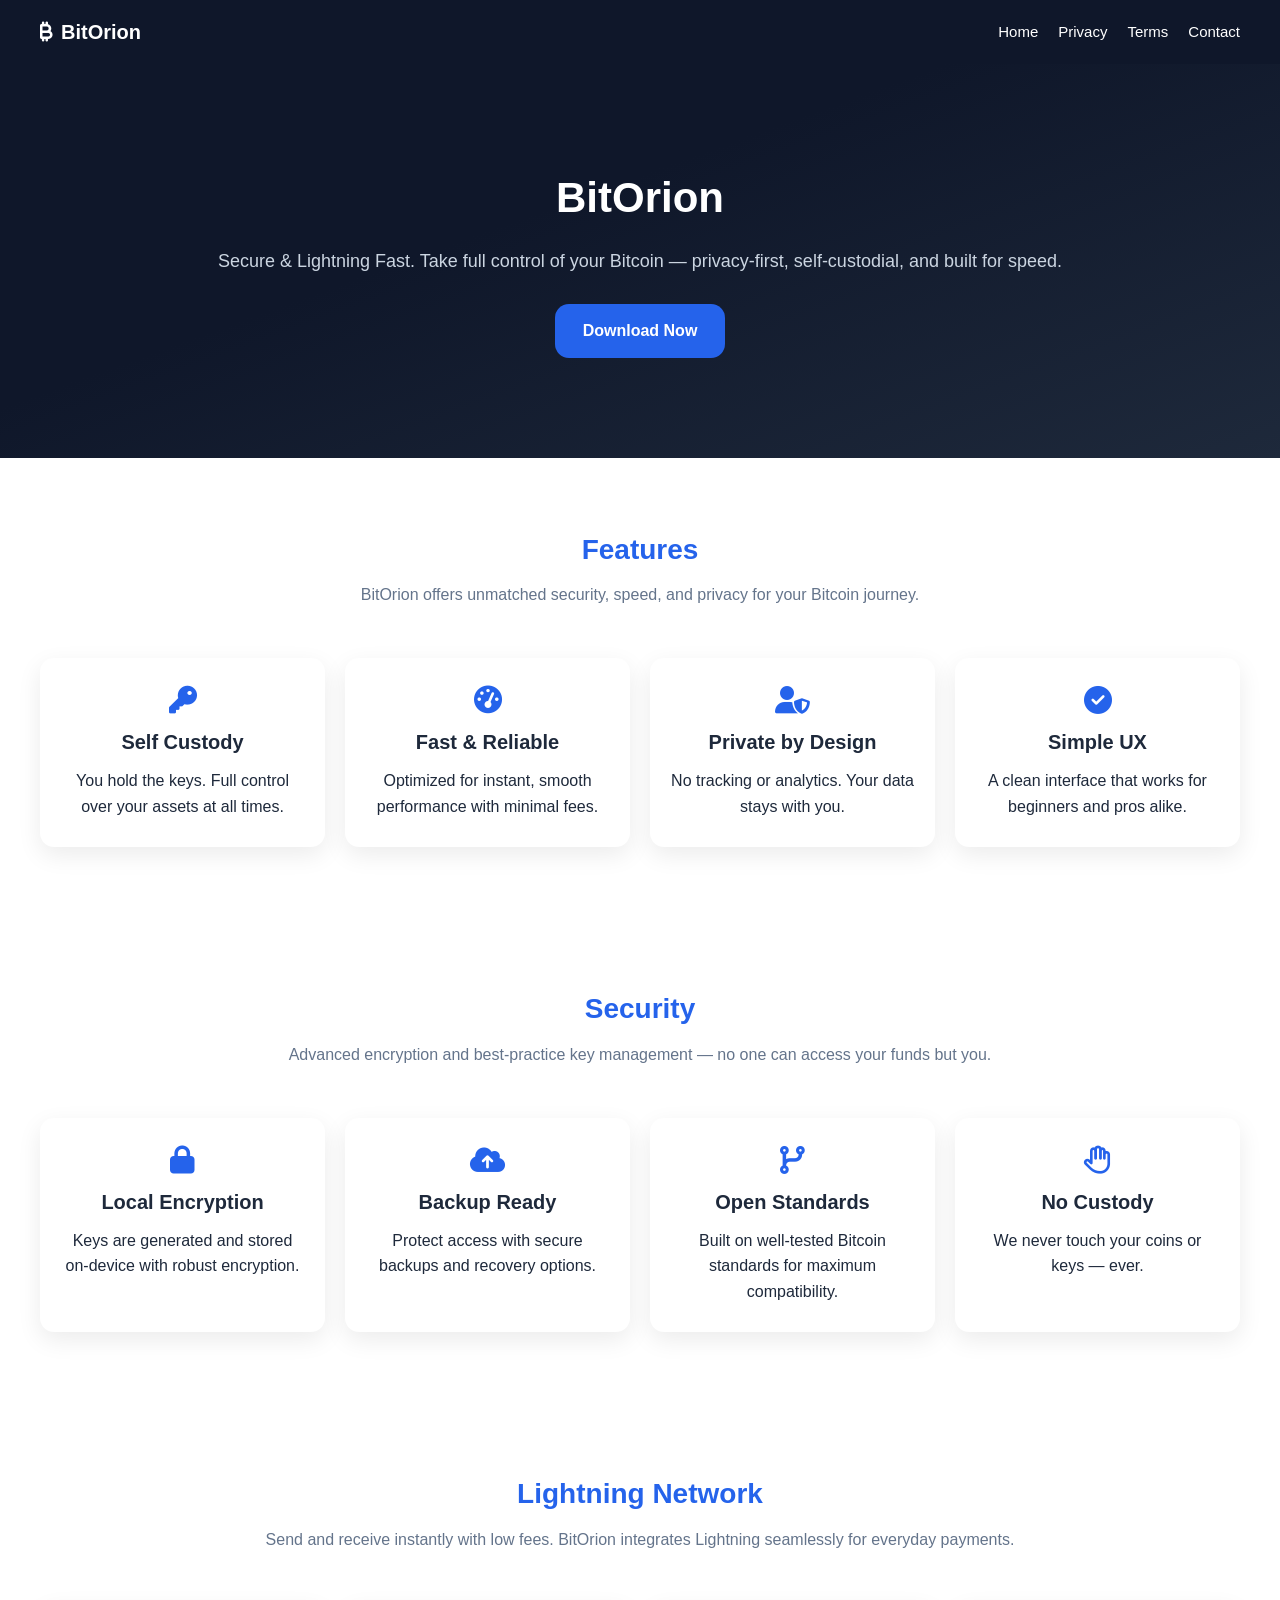
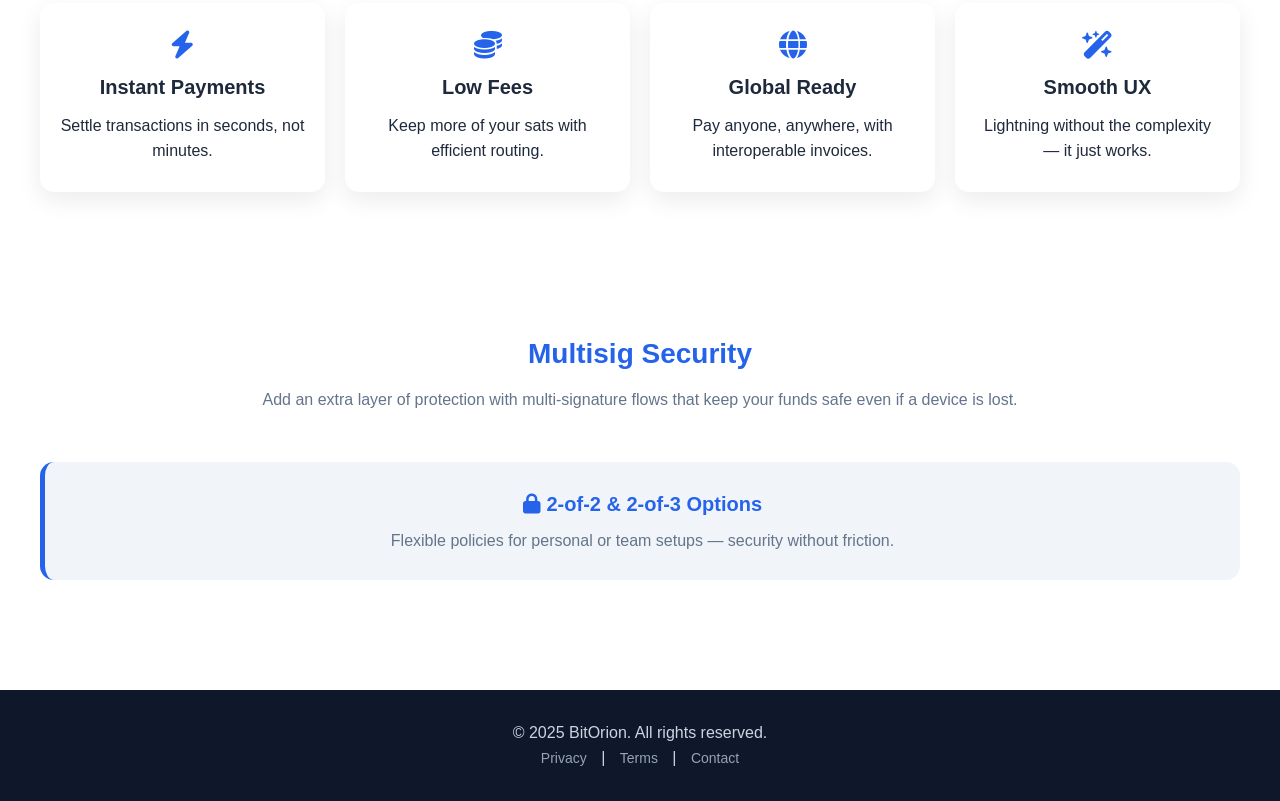
==== commit c50946e5: "Update index.html" ====
--- a/index.html
+++ b/index.html
@@ -119,6 +119,7 @@
     <div class="nav-container">
       <div class="logo"><i class="fa-solid fa-bitcoin-sign"></i> BitOrion</div>
       <div class="nav-links">
+        <a href="index.html">Home</a>
         <a href="privacy.html">Privacy</a>
         <a href="terms.html">Terms</a>
         <a href="contact.html">Contact</a>
